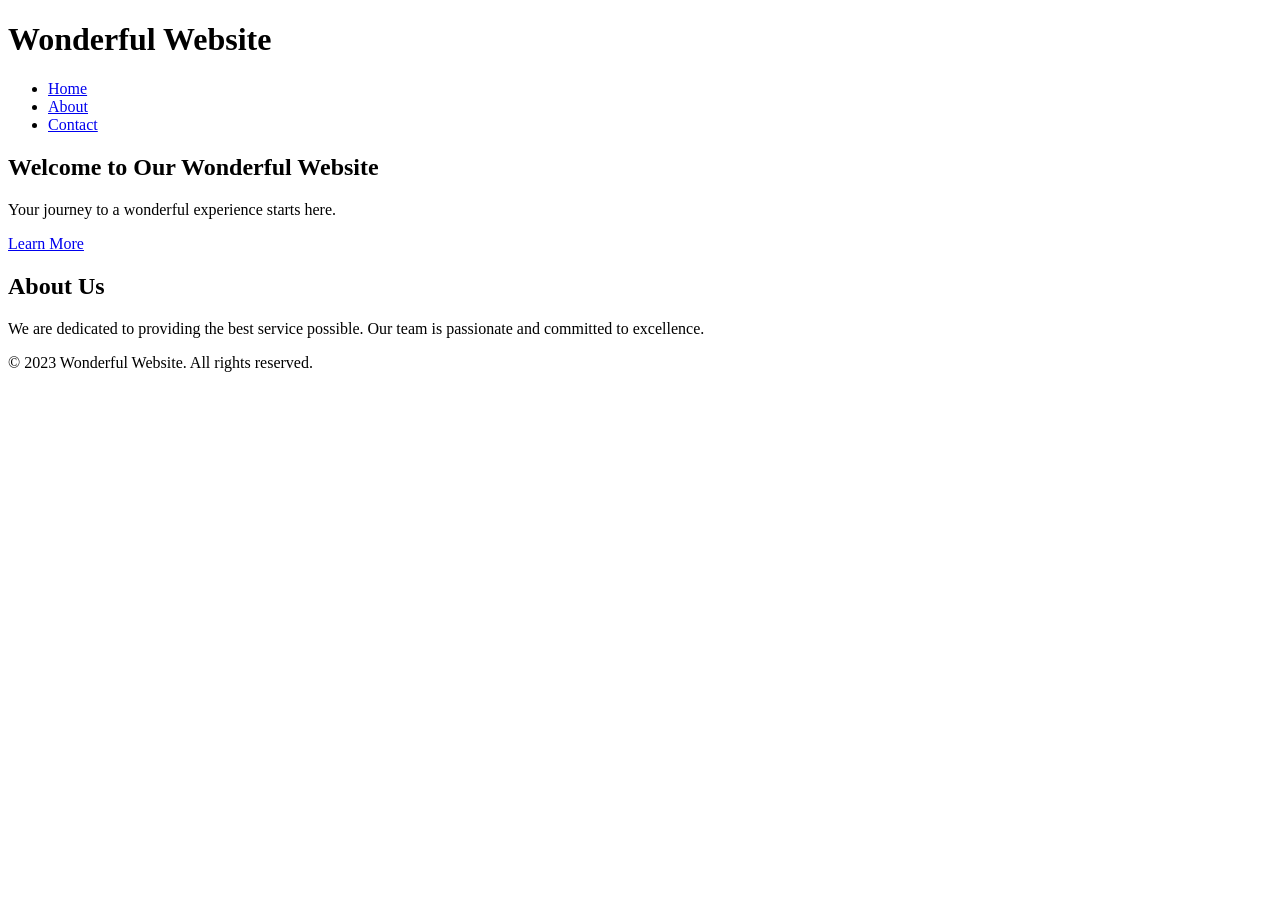
==== index.html @ 071f14ec "Add files via upload" ====
<!DOCTYPE html>
<html lang="en">
<head>
    <meta charset="UTF-8">
    <meta name="viewport" content="width=device-width, initial-scale=1.0">
    <title>Wonderful Website</title>
    <link rel="stylesheet" href="styles.css">
</head>
<body>
    <header>
        <div class="container">
            <h1>Wonderful Website</h1>
            <nav>
                <ul>
                    <li><a href="#home">Home</a></li>
                    <li><a href="#about">About</a></li>
                    <li><a href="#contact">Contact</a></li>
                </ul>
            </nav>
        </div>
    </header>

    <section class="hero" id="home">
        <div class="container">
            <h2>Welcome to Our Wonderful Website</h2>
            <p>Your journey to a wonderful experience starts here.</p>
            <a href="#about" class="btn">Learn More</a>
        </div>
    </section>

    <section class="about" id="about">
        <div class="container">
            <h2>About Us</h2>
            <p>We are dedicated to providing the best service possible. Our team is passionate and committed to excellence.</p>
        </div>
    </section>

    <footer>
        <div class="container">
            <p>&copy; 2023 Wonderful Website. All rights reserved.</p>
        </div>
    </footer>
</body>
</html>
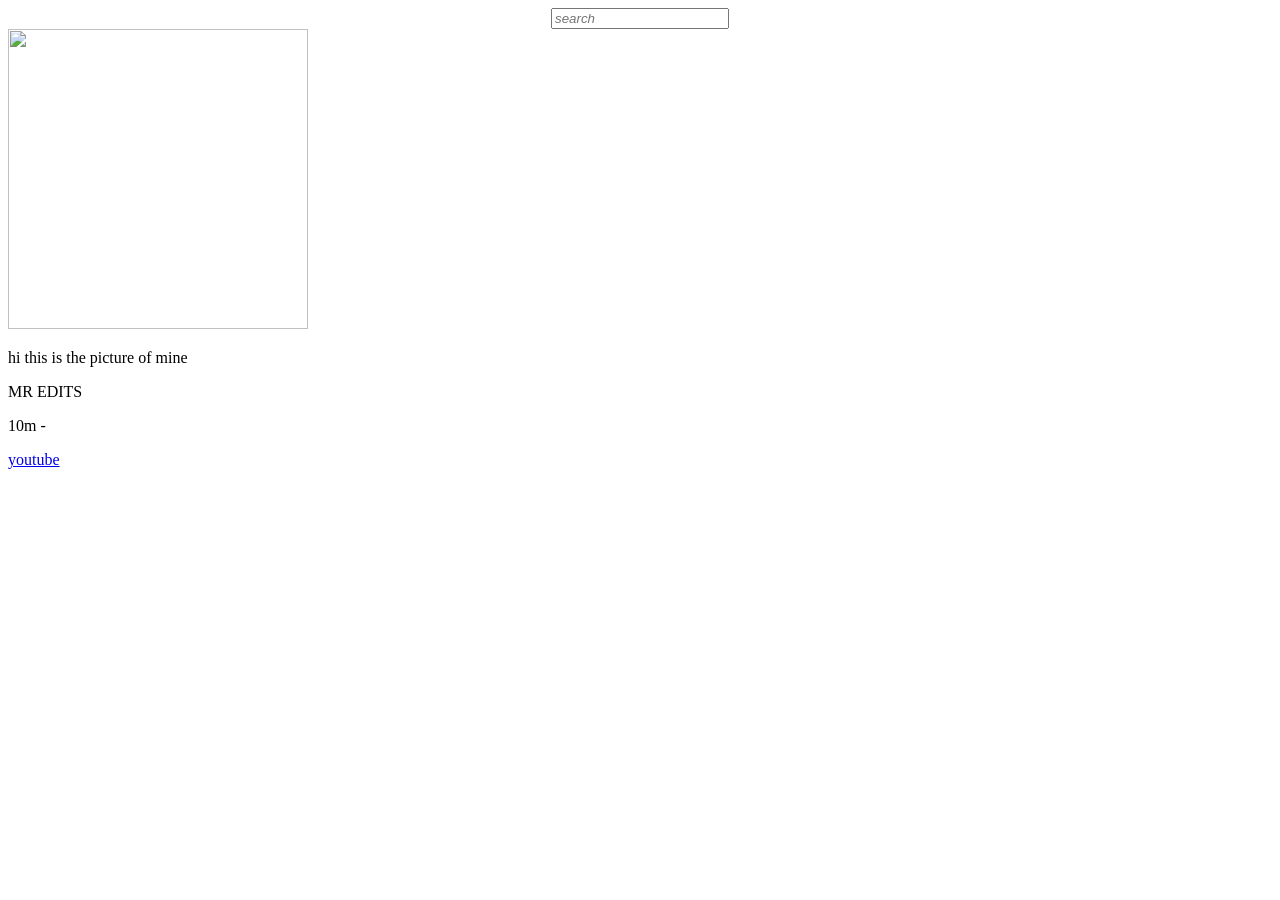
==== commit 91d7e2fb: "Update index.html" ====
--- a/index.html
+++ b/index.html
@@ -1,44 +1,57 @@
 <!DOCTYPE html>
-<html lang="en">
+<html>
+
 <head>
-    <meta charset="UTF-8">
-    <meta name="viewport" content="width=device-width, initial-scale=1.0">
-    <title>Wonderful Website</title>
-    <link rel="stylesheet" href="styles.css">
+    <title> yoyube</title>
+    <style>
+        .thumbnail{
+            height:300px;
+            width: 300px;
+            object-fit: cover;
+            object-position: left;
+            display: inline-block;
+
+        }
+        .search{
+             text-decoration-color: blueviolet;
+            text-align: center;
+            cursor: pointer;
+        }
+        .search1{
+            font-style: italic;
+            cursor: pointer;
+        }
+        .paragraph1{
+            cursor:pointer;
+        }
+    </style>
 </head>
+<div class="search">
+    <body>
+        <input class="search1" "text" placeholder="search">
+    </body>
+</div>
+<div>
 <body>
-    <header>
-        <div class="container">
-            <h1>Wonderful Website</h1>
-            <nav>
-                <ul>
-                    <li><a href="#home">Home</a></li>
-                    <li><a href="#about">About</a></li>
-                    <li><a href="#contact">Contact</a></li>
-                </ul>
-            </nav>
-        </div>
-    </header>
+    <img  class="thumbnail" src="WhatsApp Image 2024-10-16 at 18.46.24_9790fd16.jpg">
 
-    <section class="hero" id="home">
-        <div class="container">
-            <h2>Welcome to Our Wonderful Website</h2>
-            <p>Your journey to a wonderful experience starts here.</p>
-            <a href="#about" class="btn">Learn More</a>
-        </div>
-    </section>
+<p >
+    hi this is the picture of mine
+</p>
+<p>
+    MR EDITS
+</p>
+<p>
+    10m - 
+</p>
+<a href="WhatsApp Image 2024-10-16 at 18.46.24_9790fd16.jpg">
+    youtube
 
-    <section class="about" id="about">
-        <div class="container">
-            <h2>About Us</h2>
-            <p>We are dedicated to providing the best service possible. Our team is passionate and committed to excellence.</p>
-        </div>
-    </section>
+</a>
+</body>
+</div>
+<div>
+  
+</div>
 
-    <footer>
-        <div class="container">
-            <p>&copy; 2023 Wonderful Website. All rights reserved.</p>
-        </div>
-    </footer>
-</body>
-</html>+</html>
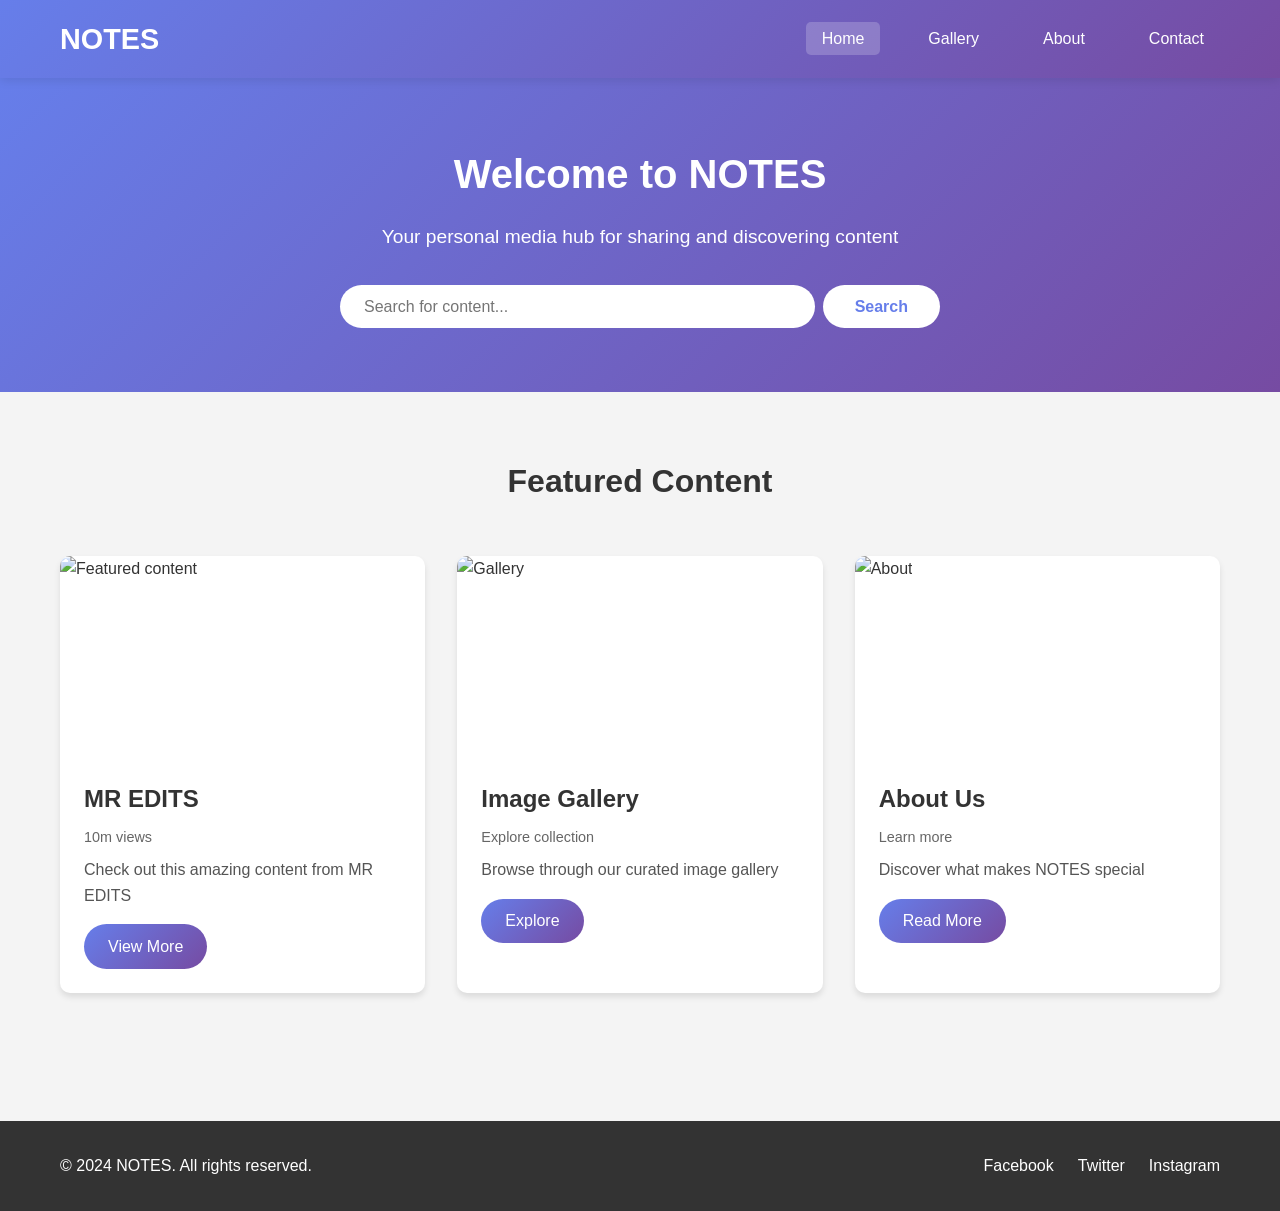
==== commit 15e024ce: "Create fully functional modern website with responsive design - Created modern homepage with hero se" ====
--- a/index.html
+++ b/index.html
@@ -1,57 +1,103 @@
 <!DOCTYPE html>
-<html>
+<html lang="en">
 
 <head>
-    <title> yoyube</title>
-    <style>
-        .thumbnail{
-            height:300px;
-            width: 300px;
-            object-fit: cover;
-            object-position: left;
-            display: inline-block;
+    <meta charset="UTF-8">
+    <meta name="viewport" content="width=device-width, initial-scale=1.0">
+    <title>NOTES - Your Personal Media Hub</title>
+    <link rel="stylesheet" href="styles.css">
+</head>
 
-        }
-        .search{
-             text-decoration-color: blueviolet;
-            text-align: center;
-            cursor: pointer;
-        }
-        .search1{
-            font-style: italic;
-            cursor: pointer;
-        }
-        .paragraph1{
-            cursor:pointer;
-        }
-    </style>
-</head>
-<div class="search">
-    <body>
-        <input class="search1" "text" placeholder="search">
-    </body>
-</div>
-<div>
 <body>
-    <img  class="thumbnail" src="WhatsApp Image 2024-10-16 at 18.46.24_9790fd16.jpg">
+    <!-- Navigation Bar -->
+    <nav class="navbar">
+        <div class="container">
+            <div class="logo">
+                <h1>NOTES</h1>
+            </div>
+            <ul class="nav-links">
+                <li><a href="index.html" class="active">Home</a></li>
+                <li><a href="gallery.html">Gallery</a></li>
+                <li><a href="about.html">About</a></li>
+                <li><a href="contact.html">Contact</a></li>
+            </ul>
+            <div class="burger">
+                <div class="line1"></div>
+                <div class="line2"></div>
+                <div class="line3"></div>
+            </div>
+        </div>
+    </nav>
 
-<p >
-    hi this is the picture of mine
-</p>
-<p>
-    MR EDITS
-</p>
-<p>
-    10m - 
-</p>
-<a href="WhatsApp Image 2024-10-16 at 18.46.24_9790fd16.jpg">
-    youtube
+    <!-- Hero Section -->
+    <section class="hero">
+        <div class="container">
+            <div class="hero-content">
+                <h2>Welcome to NOTES</h2>
+                <p>Your personal media hub for sharing and discovering content</p>
+                <div class="search-box">
+                    <input type="text" id="searchInput" placeholder="Search for content...">
+                    <button id="searchBtn">Search</button>
+                </div>
+            </div>
+        </div>
+    </section>
 
-</a>
+    <!-- Featured Content Section -->
+    <section class="featured">
+        <div class="container">
+            <h2>Featured Content</h2>
+            <div class="content-grid">
+                <div class="content-card">
+                    <div class="card-image">
+                        <img src="https://via.placeholder.com/300x200" alt="Featured content" class="thumbnail">
+                    </div>
+                    <div class="card-body">
+                        <h3>MR EDITS</h3>
+                        <p class="card-meta">10m views</p>
+                        <p class="card-description">Check out this amazing content from MR EDITS</p>
+                        <a href="gallery.html" class="btn">View More</a>
+                    </div>
+                </div>
+                <div class="content-card">
+                    <div class="card-image">
+                        <img src="https://via.placeholder.com/300x200" alt="Gallery" class="thumbnail">
+                    </div>
+                    <div class="card-body">
+                        <h3>Image Gallery</h3>
+                        <p class="card-meta">Explore collection</p>
+                        <p class="card-description">Browse through our curated image gallery</p>
+                        <a href="gallery.html" class="btn">Explore</a>
+                    </div>
+                </div>
+                <div class="content-card">
+                    <div class="card-image">
+                        <img src="https://via.placeholder.com/300x200" alt="About" class="thumbnail">
+                    </div>
+                    <div class="card-body">
+                        <h3>About Us</h3>
+                        <p class="card-meta">Learn more</p>
+                        <p class="card-description">Discover what makes NOTES special</p>
+                        <a href="about.html" class="btn">Read More</a>
+                    </div>
+                </div>
+            </div>
+        </div>
+    </section>
+
+    <!-- Footer -->
+    <footer class="footer">
+        <div class="container">
+            <p>&copy; 2024 NOTES. All rights reserved.</p>
+            <div class="social-links">
+                <a href="#">Facebook</a>
+                <a href="#">Twitter</a>
+                <a href="#">Instagram</a>
+            </div>
+        </div>
+    </footer>
+
+    <script src="script.js"></script>
 </body>
-</div>
-<div>
-  
-</div>
 
 </html>
--- a/styles.css
+++ b/styles.css
@@ -0,0 +1,446 @@
+/* Reset and Base Styles */
+* {
+    margin: 0;
+    padding: 0;
+    box-sizing: border-box;
+}
+
+body {
+    font-family: 'Segoe UI', Tahoma, Geneva, Verdana, sans-serif;
+    line-height: 1.6;
+    color: #333;
+    background-color: #f4f4f4;
+}
+
+.container {
+    max-width: 1200px;
+    margin: 0 auto;
+    padding: 0 20px;
+}
+
+/* Navigation Bar */
+.navbar {
+    background: linear-gradient(135deg, #667eea 0%, #764ba2 100%);
+    color: white;
+    padding: 1rem 0;
+    position: sticky;
+    top: 0;
+    z-index: 1000;
+    box-shadow: 0 2px 10px rgba(0, 0, 0, 0.1);
+}
+
+.navbar .container {
+    display: flex;
+    justify-content: space-between;
+    align-items: center;
+}
+
+.logo h1 {
+    font-size: 1.8rem;
+    font-weight: bold;
+}
+
+.nav-links {
+    display: flex;
+    list-style: none;
+    gap: 2rem;
+}
+
+.nav-links a {
+    color: white;
+    text-decoration: none;
+    font-weight: 500;
+    transition: opacity 0.3s;
+    padding: 0.5rem 1rem;
+    border-radius: 5px;
+}
+
+.nav-links a:hover,
+.nav-links a.active {
+    background-color: rgba(255, 255, 255, 0.2);
+}
+
+/* Burger Menu */
+.burger {
+    display: none;
+    cursor: pointer;
+}
+
+.burger div {
+    width: 25px;
+    height: 3px;
+    background-color: white;
+    margin: 5px;
+    transition: all 0.3s ease;
+}
+
+/* Hero Section */
+.hero {
+    background: linear-gradient(135deg, #667eea 0%, #764ba2 100%);
+    color: white;
+    padding: 4rem 0;
+    text-align: center;
+}
+
+.hero-content h2 {
+    font-size: 2.5rem;
+    margin-bottom: 1rem;
+}
+
+.hero-content p {
+    font-size: 1.2rem;
+    margin-bottom: 2rem;
+}
+
+.search-box {
+    display: flex;
+    justify-content: center;
+    gap: 0.5rem;
+    max-width: 600px;
+    margin: 0 auto;
+}
+
+.search-box input {
+    flex: 1;
+    padding: 0.8rem 1.5rem;
+    border: none;
+    border-radius: 25px;
+    font-size: 1rem;
+    outline: none;
+}
+
+.search-box button {
+    padding: 0.8rem 2rem;
+    background-color: white;
+    color: #667eea;
+    border: none;
+    border-radius: 25px;
+    font-size: 1rem;
+    font-weight: bold;
+    cursor: pointer;
+    transition: transform 0.3s;
+}
+
+.search-box button:hover {
+    transform: translateY(-2px);
+    box-shadow: 0 4px 8px rgba(0, 0, 0, 0.2);
+}
+
+/* Featured Section */
+.featured {
+    padding: 4rem 0;
+}
+
+.featured h2 {
+    text-align: center;
+    font-size: 2rem;
+    margin-bottom: 3rem;
+    color: #333;
+}
+
+.content-grid {
+    display: grid;
+    grid-template-columns: repeat(auto-fit, minmax(300px, 1fr));
+    gap: 2rem;
+}
+
+.content-card {
+    background: white;
+    border-radius: 10px;
+    overflow: hidden;
+    box-shadow: 0 4px 6px rgba(0, 0, 0, 0.1);
+    transition: transform 0.3s, box-shadow 0.3s;
+}
+
+.content-card:hover {
+    transform: translateY(-10px);
+    box-shadow: 0 10px 20px rgba(0, 0, 0, 0.2);
+}
+
+.card-image {
+    width: 100%;
+    height: 200px;
+    overflow: hidden;
+}
+
+.thumbnail {
+    width: 100%;
+    height: 100%;
+    object-fit: cover;
+    transition: transform 0.3s;
+}
+
+.content-card:hover .thumbnail {
+    transform: scale(1.1);
+}
+
+.card-body {
+    padding: 1.5rem;
+}
+
+.card-body h3 {
+    font-size: 1.5rem;
+    margin-bottom: 0.5rem;
+    color: #333;
+}
+
+.card-meta {
+    color: #666;
+    font-size: 0.9rem;
+    margin-bottom: 0.5rem;
+}
+
+.card-description {
+    color: #555;
+    margin-bottom: 1rem;
+}
+
+.btn {
+    display: inline-block;
+    padding: 0.6rem 1.5rem;
+    background: linear-gradient(135deg, #667eea 0%, #764ba2 100%);
+    color: white;
+    text-decoration: none;
+    border-radius: 25px;
+    font-weight: 500;
+    transition: transform 0.3s;
+}
+
+.btn:hover {
+    transform: translateY(-2px);
+    box-shadow: 0 4px 8px rgba(0, 0, 0, 0.2);
+}
+
+/* Gallery Page Styles */
+.gallery-section {
+    padding: 4rem 0;
+}
+
+.gallery-section h2 {
+    text-align: center;
+    font-size: 2rem;
+    margin-bottom: 3rem;
+    color: #333;
+}
+
+.gallery-grid {
+    display: grid;
+    grid-template-columns: repeat(auto-fit, minmax(250px, 1fr));
+    gap: 1.5rem;
+}
+
+.gallery-item {
+    position: relative;
+    overflow: hidden;
+    border-radius: 10px;
+    cursor: pointer;
+    height: 250px;
+    box-shadow: 0 4px 6px rgba(0, 0, 0, 0.1);
+}
+
+.gallery-item img {
+    width: 100%;
+    height: 100%;
+    object-fit: cover;
+    transition: transform 0.3s;
+}
+
+.gallery-item:hover img {
+    transform: scale(1.1);
+}
+
+.gallery-overlay {
+    position: absolute;
+    bottom: 0;
+    left: 0;
+    right: 0;
+    background: linear-gradient(to top, rgba(0,0,0,0.7), transparent);
+    color: white;
+    padding: 1rem;
+    transform: translateY(100%);
+    transition: transform 0.3s;
+}
+
+.gallery-item:hover .gallery-overlay {
+    transform: translateY(0);
+}
+
+/* About Page Styles */
+.about-section {
+    padding: 4rem 0;
+}
+
+.about-content {
+    background: white;
+    padding: 3rem;
+    border-radius: 10px;
+    box-shadow: 0 4px 6px rgba(0, 0, 0, 0.1);
+    max-width: 800px;
+    margin: 0 auto;
+}
+
+.about-content h2 {
+    color: #667eea;
+    margin-bottom: 1rem;
+}
+
+.about-content p {
+    margin-bottom: 1rem;
+    line-height: 1.8;
+}
+
+/* Contact Page Styles */
+.contact-section {
+    padding: 4rem 0;
+}
+
+.contact-form {
+    background: white;
+    padding: 3rem;
+    border-radius: 10px;
+    box-shadow: 0 4px 6px rgba(0, 0, 0, 0.1);
+    max-width: 600px;
+    margin: 0 auto;
+}
+
+.contact-form h2 {
+    color: #667eea;
+    margin-bottom: 2rem;
+    text-align: center;
+}
+
+.form-group {
+    margin-bottom: 1.5rem;
+}
+
+.form-group label {
+    display: block;
+    margin-bottom: 0.5rem;
+    font-weight: 500;
+    color: #333;
+}
+
+.form-group input,
+.form-group textarea {
+    width: 100%;
+    padding: 0.8rem;
+    border: 1px solid #ddd;
+    border-radius: 5px;
+    font-size: 1rem;
+    font-family: inherit;
+}
+
+.form-group textarea {
+    min-height: 150px;
+    resize: vertical;
+}
+
+.form-group input:focus,
+.form-group textarea:focus {
+    outline: none;
+    border-color: #667eea;
+}
+
+.submit-btn {
+    width: 100%;
+    padding: 1rem;
+    background: linear-gradient(135deg, #667eea 0%, #764ba2 100%);
+    color: white;
+    border: none;
+    border-radius: 25px;
+    font-size: 1.1rem;
+    font-weight: bold;
+    cursor: pointer;
+    transition: transform 0.3s;
+}
+
+.submit-btn:hover {
+    transform: translateY(-2px);
+    box-shadow: 0 4px 8px rgba(0, 0, 0, 0.2);
+}
+
+/* Footer */
+.footer {
+    background: #333;
+    color: white;
+    padding: 2rem 0;
+    margin-top: 4rem;
+}
+
+.footer .container {
+    display: flex;
+    justify-content: space-between;
+    align-items: center;
+}
+
+.social-links {
+    display: flex;
+    gap: 1.5rem;
+}
+
+.social-links a {
+    color: white;
+    text-decoration: none;
+    transition: color 0.3s;
+}
+
+.social-links a:hover {
+    color: #667eea;
+}
+
+/* Responsive Design */
+@media screen and (max-width: 768px) {
+    .nav-links {
+        position: absolute;
+        right: 0;
+        top: 100%;
+        background: linear-gradient(135deg, #667eea 0%, #764ba2 100%);
+        width: 50%;
+        flex-direction: column;
+        align-items: center;
+        transform: translateX(100%);
+        transition: transform 0.3s ease-in;
+        padding: 2rem 0;
+    }
+
+    .nav-links.active {
+        transform: translateX(0);
+    }
+
+    .burger {
+        display: block;
+    }
+
+    .hero-content h2 {
+        font-size: 2rem;
+    }
+
+    .search-box {
+        flex-direction: column;
+    }
+
+    .search-box button {
+        width: 100%;
+    }
+
+    .footer .container {
+        flex-direction: column;
+        gap: 1rem;
+        text-align: center;
+    }
+}
+
+@media screen and (max-width: 480px) {
+    .hero-content h2 {
+        font-size: 1.5rem;
+    }
+
+    .hero-content p {
+        font-size: 1rem;
+    }
+
+    .content-grid,
+    .gallery-grid {
+        grid-template-columns: 1fr;
+    }
+}
